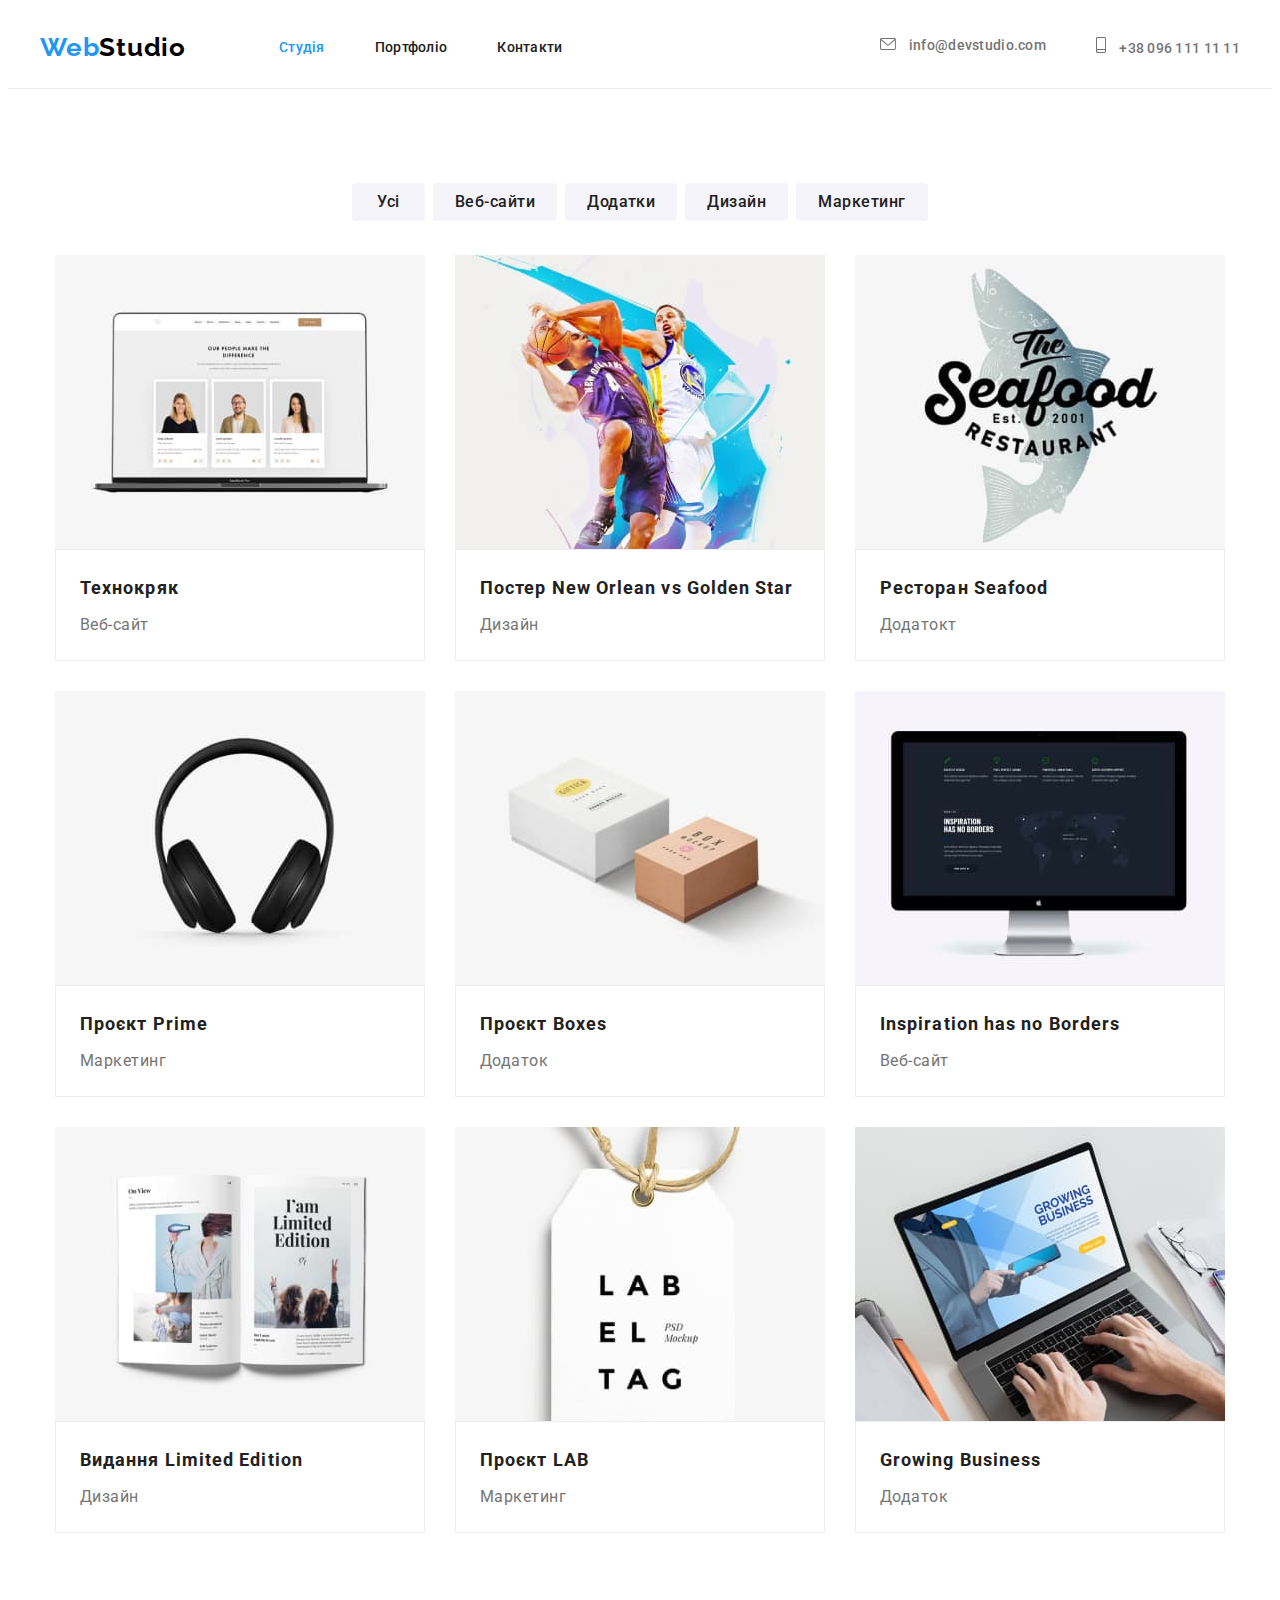
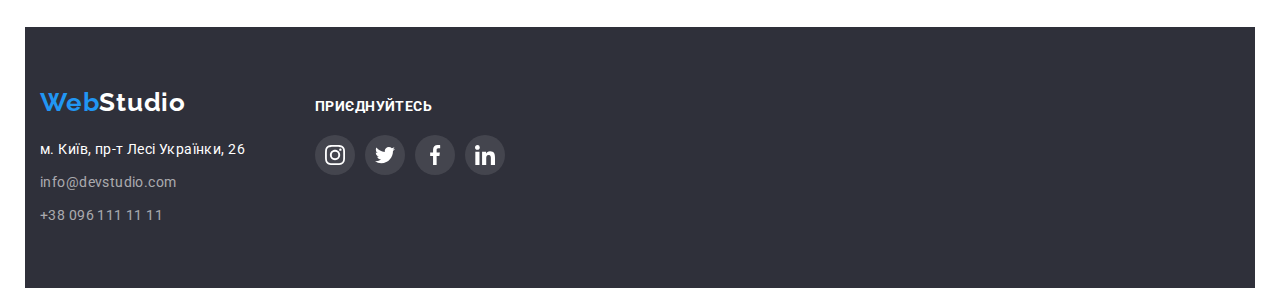
==== portfolio.html @ 46c0c15b "add icons" ====
<!DOCTYPE html>
<html lang="uk">
  <head>
    <meta charset="UTF-8" />
    <meta http-equiv="X-UA-Compatible" content="IE=edge" />
    <meta name="viewport" content="width=device-width, initial-scale=1.0" />
    <title>portfolio</title>
    <link rel="preconnect" href="https://fonts.googleapis.com" />
    <link rel="preconnect" href="https://fonts.gstatic.com" crossorigin />
    <link
      href="https://fonts.googleapis.com/css2?family=Raleway:wght@700&family=Roboto:wght@400;500;700;900&display=swap"
      rel="stylesheet"
    />
    <link
      rel="stylesheet"
      href="https://cdnjs.cloudflare.com/ajax/libs/modern-normalize/1.1.0/modern-normalize.min.css"
      integrity="sha512-wpPYUAdjBVSE4KJnH1VR1HeZfpl1ub8YT/NKx4PuQ5NmX2tKuGu6U/JRp5y+Y8XG2tV+wKQpNHVUX03MfMFn9Q=="
      crossorigin="anonymous"
      referrerpolicy="no-referrer"
    />
    <link rel="stylesheet" href="./css/styles.css" />
  </head>
  <body>
    <header class="header">
      <div class="header-container container">
        <nav class="header-nav">
          <a class="logo link" lang="en" href="./index.html"
            ><span class="logo-accent">Web</span>Studio</a
          >
          <ul class="header-list list">
            <li class="nav-items">
              <a class="header-item link current" href="./index.html">Студія</a>
            </li>
            <li class="nav-items">
              <a class="header-item link" href="./portfolio.html">Портфоліо</a>
            </li>
            <li class="nav-items">
              <a class="header-item link" href="">Контакти</a>
            </li>
          </ul>
        </nav>
        <div class="contacts">
          <ul class="contakts-list list">
            <li class="mail-item">
              <a
                class="header-link link"
                lang="en"
                href="mailto:info@devstudio.com"
              >
                <svg class="mail-icon" width="16px" height="12px">
                  <use href="./images/symbol-defs.svg#icon-envelope"></use>
                </svg>
                info@devstudio.com</a
              >
            </li>
            <li>
              <a class="header-tel link" href="tel:+380961111111">
                <svg class="mail-icon" width="10px" height="16px">
                  <use href="./images/symbol-defs.svg#icon-smartphone"></use>
                </svg>
                +38 096 111 11 11</a
              >
            </li>
          </ul>
        </div>
      </div>
    </header>
    <main>
      <section class="section">
        <div class="container">
          <h1 class="visually-hidden">Наші роботи</h1>
          <ul class="filter-list list">
            <li>
              <button class="filter-btn first-btn" type="button">Усі</button>
            </li>
            <li><button class="filter-btn" type="button">Веб-сайти</button></li>
            <li><button class="filter-btn" type="button">Додатки</button></li>
            <li><button class="filter-btn" type="button">Дизайн</button></li>
            <li><button class="filter-btn" type="button">Маркетинг</button></li>
          </ul>
          <ul class="content-list list">
            <li class="content">
              <img
                class="content-img"
                src="./imeges-portf/portf.img1.jpg"
                alt="Веб-сайт для Технокряк"
                width="370"
              />
              <div class="content-item">
                <h2 class="content-name">Технокряк</h2>
                <p class="content-text">Веб-сайт</p>
              </div>
            </li>
            <li class="content">
              <img
                class="content-img"
                src="./imeges-portf/portf.img2.jpg"
                alt="Постер"
                width="370"
              />
              <div class="content-item">
                <h2 class="content-name">
                  Постер <span lang="en">New Orlean vs Golden Star</span>
                </h2>
                <p class="content-text">Дизайн</p>
              </div>
            </li>
            <li class="content">
              <img
                class="content-img"
                src="./imeges-portf/portf.img3.jpg"
                alt="Лого Ресторану"
                width="370"
              />
              <div class="content-item">
                <h2 class="content-name">
                  Ресторан <span lang="en">Seafood</span>
                </h2>
                <p class="content-text">Додатокт</p>
              </div>
            </li>
            <li class="content">
              <img
                class="content-img"
                src="./imeges-portf/portf.img4.jpg"
                alt="Маркетинговий Проєкт"
                width="370"
              />
              <div class="content-item">
                <h2 class="content-name">
                  Проєкт <span lang="en">Prime</span>
                </h2>
                <p class="content-text">Маркетинг</p>
              </div>
            </li>
            <li class="content">
              <img
                class="content-img"
                src="./imeges-portf/portf.img5.jpg"
                alt="Проєкт коробки"
                width="370"
              />
              <div class="content-item">
                <h2 class="content-name">
                  Проєкт <span lang="en">Boxes</span>
                </h2>
                <p class="content-text">Додаток</p>
              </div>
            </li>
            <li class="content">
              <img
                class="content-img"
                src="./imeges-portf/portf.img6.jpg"
                alt="Веб-сайт"
                width="370"
              />
              <div class="content-item">
                <h2 class="content-name" lang="en">
                  Inspiration has no Borders
                </h2>
                <p class="content-text">Веб-сайт</p>
              </div>
            </li>
            <li class="content">
              <img
                class="content-img"
                src="./imeges-portf/portf.img7.jpg"
                alt="Дизайн Видання"
                width="370"
              />
              <div class="content-item">
                <h2 class="content-name">
                  Видання <span lang="en">Limited Edition</span>
                </h2>
                <p class="content-text">Дизайн</p>
              </div>
            </li>
            <li class="content">
              <img
                class="content-img"
                src="./imeges-portf/portf.img8.jpg"
                alt="Маркетинговий Проєкт"
                width="370"
              />
              <div class="content-item">
                <h2 class="content-name">Проєкт <span lang="en">LAB</span></h2>
                <p class="content-text">Маркетинг</p>
              </div>
            </li>
            <li class="content">
              <img
                class="content-img"
                src="./imeges-portf/portf.img9.jpg"
                alt="Бізнес Додаток"
                width="370"
              />
              <div class="content-item">
                <h2 class="content-name" lang="en">Growing Business</h2>
                <p class="content-text">Додаток</p>
              </div>
            </li>
          </ul>
        </div>
      </section>
    </main>
    <footer>
      <div class="footer container">
        <div class="footer-container">
          <a class="logo-footer link" lang="en" href="./index.html"
            ><span class="logo-accent">Web</span>Studio</a
          >
          <address class="address">
            <div class="footer-contacts">
              <ul class="footer-list list">
                <li class="footer-item">
                  <a
                    class="footer-address link"
                    href="https://goo.gl/maps/CM3CB7173zLoDazh9"
                    target="_blank"
                    rel="noopener noreferrer nofollow"
                    >м. Київ, пр-т Лесі Українки, 26
                  </a>
                </li>
                <li class="footer-item">
                  <a
                    class="footer-link link"
                    lang="en"
                    href="mailto:info@devstudio.com"
                    >info@devstudio.com</a
                  >
                </li>
                <li class="footer-item">
                  <a class="footer-tel link" href="tel:+380961111111"
                    >+38 096 111 11 11</a
                  >
                </li>
              </ul>
            </div>
          </address>
        </div>
        <div class="footer-icons">
          <h3 class="footer-header">Приєднуйтесь</h3>
          <ul class="footer-soc-list list">
            <li class="footer-soc-item">
              <a class="footer-soc-link" href="">
                <svg class="footer-soc-icon" width="20" height="20">
                  <use href="./images/symbol-defs.svg#icon-instagram"></use>
                </svg>
              </a>
            </li>
            <li class="footer-soc-item">
              <a class="footer-soc-link" href="">
                <svg class="footer-soc-icon" width="20" height="20">
                  <use href="./images/symbol-defs.svg#icon-twitter"></use>
                </svg>
              </a>
            </li>
            <li class="footer-soc-item">
              <a class="footer-soc-link" href="">
                <svg class="footer-soc-icon" width="20" height="20">
                  <use href="./images/symbol-defs.svg#icon-facebook"></use>
                </svg>
              </a>
            </li>
            <li class="footer-soc-item">
              <a class="footer-soc-link" href="">
                <svg class="footer-soc-icon" width="20" height="20">
                  <use href="./images/symbol-defs.svg#icon-linkedin"></use>
                </svg>
              </a>
            </li>
          </ul>
        </div>
      </div>
    </footer>
  </body>
</html>
---- css/styles.css ----
:root {
  --main-text-color: #212121;
  --secondary-text-color: #ffffff;
  --ouwer-text-color: #757575;
  --acent-color: #2196f3;
  --contener-color: #eeeeee;
  --logo-color-text: #000000;
  --buttons-port-color: #f5f4fa;
  --footer-text-color: rgba(255, 255, 255, 0.6);
  --background-footer-color: #2f303a;
  --background-section: #f5f4fa;
  --line-color: #ececec;
  --beckground-color: #ffffff;
  --icon-color: #afb1b8;
  --main-font: Roboto, sans-serif;
}

body {
  background-color: var(--beckground-color);
  color: var(--main-text-color);
  font-family: var(--main-font);
  font-size: 14px;
  letter-spacing: 0.03;
}

.link {
  text-decoration: none;
}
.list {
  list-style: none;
  padding-left: 0;
  margin: 0;
}

p,
h1,
h2,
h3,
h4,
h5,
h6 {
  margin: 0;
}

img {
  display: block;
  max-width: 100%;
  height: auto;
}

.container {
  width: 1200px;
  padding-left: 15px;
  padding-right: 15px;
  margin: 0 auto;
}

.section {
  padding-top: 94px;
  padding-bottom: 94px;
}

/* --------------HEADER------------- */

.header {
  padding-top: 24px;
  padding-bottom: 25px;
  border-bottom: 1px solid #ececec;
}

.header-list {
  display: flex;
  margin-left: 93px;
  gap: 50px;
}

.header-nav {
  display: flex;
  align-items: center;
}

.header-container {
  display: flex;
  align-items: center;
}
.contacts {
  margin-left: auto;
}

.logo {
  color: #000000;
  font-weight: 700;
  font-size: 26px;
  line-height: 1.19;
  letter-spacing: 0.03em;
  font-family: "Raleway";
}

.logo-accent {
  color: var(--acent-color);
}
.visually-hidden {
  position: absolute;
  white-space: nowrap;
  width: 1px;
  height: 1px;
  overflow: hidden;
  border: 0;
  padding: 0;
  clip: rect(0 0 0 0);
  clip-path: inset(50%);
  margin: -1px;
}

.header-item:hover,
.header-item:focus {
  color: var(--acent-color);
}

.header-item {
  font-weight: 500;
  font-size: 14px;
  line-height: 1.14;
  letter-spacing: 0.02em;
  color: var(--main-text-color);
  padding-top: 32px;
  padding-bottom: 32px;
}

.link.current {
  color: var(--acent-color);
}

.header-link:hover,
.header-link:focus {
  color: var(--acent-color);
}
.header-link {
  font-weight: 500;
  font-size: 14px;
  line-height: 1.14;
  letter-spacing: 0.02em;
  color: var(--ouwer-text-color);
  margin-right: 50px;
  padding-top: 32px;
  padding-bottom: 32px;
}

.header-tel:hover,
.header-tel:focus {
  color: var(--acent-color);
}

.header-tel {
  font-weight: 500;
  font-size: 14px;
  line-height: 1.14;
  letter-spacing: 0.02em;
  color: var(--ouwer-text-color);
  padding-top: 32px;
  padding-bottom: 32px;
}

.contakts-list {
  display: flex;
}

.mail-icon {
  margin-right: 10px;
  fill: currentColor;
}

/* ---------------HERO--------------- */

.hero {
  background-color: var(--background-footer-color);
  padding-top: 200px;
  padding-bottom: 200px;
  text-align: center;
}

.hero-overlay {
  display: flex;
  align-items: center;
  margin: 0 auto;
  max-width: 1600px;
  max-width: 1600px;
  background-repeat: no-repeat;
  background-position: center;
  background-size: cover;
  background-image: linear-gradient(
      to right,
      rgba(47, 48, 58, 0.4),
      rgba(47, 48, 58, 0.4)
    ),
    url(../images/hero-Img.jpg);
}

.hero-title {
  font-weight: 900;
  font-size: 44px;
  line-height: 1.36;
  letter-spacing: 0.06em;
  text-transform: uppercase;
  color: var(--secondary-text-color);
  max-width: 696px;
  margin: 0 auto;
}

.hero-btn {
  font-weight: 700;
  font-size: 16px;
  line-height: 1.88;
  color: var(--secondary-text-color);
  background-color: var(--acent-color);
  cursor: pointer;
  font-family: inherit;
  letter-spacing: 0.06em;
  width: 216px;
  height: 50px;
  border-radius: 4px;
  border: 0;
  margin-top: 30px;
}

.hero-btn:hover,
.hero-btn:focus {
  background-color: #188ce8;
}

/* -------------------ABOUT----------------- */
.about {
  padding-top: 94px;
}

.about-list {
  display: flex;
  gap: 30px;
  justify-content: center;
}

.about-header {
  font-weight: 700;
  font-size: 14px;
  line-height: 1.14;
  letter-spacing: 0.03em;
  text-transform: uppercase;
  color: var(--main-text-color);
  margin-bottom: 10px;
  padding-top: 30px;
}

.about-text {
  font-weight: 400;
  font-size: 14px;
  line-height: 1.71;
  letter-spacing: 0.03em;
  color: var(--ouwer-text-color);
}

.about-container {
  display: flex;
  align-items: center;
  justify-content: center;
  background-color: var(--buttons-port-color);
  width: 270px;
  height: 120px;
}

/* ----------------BENEFITS----------------- */

.benefits-headar {
  font-weight: 700;
  font-size: 36px;
  line-height: 1.16;
  text-align: center;
  letter-spacing: 0.03em;
  color: var(--main-text-color);
}
.benefits-list {
  display: flex;
  justify-content: center;
  margin-top: 50px;
  gap: 30px;
}

/* -----------------TEAM--------------------- */
.team {
  background-color: var(--background-section);
}

.team-headar {
  font-weight: 700;
  font-size: 36px;
  line-height: 1.16;
  text-align: center;
  letter-spacing: 0.03em;
  color: var(--main-text-color);
  margin-bottom: 50px;
}

.team-list {
  display: flex;
  gap: 30px;
}

.team-item {
  background-color: var(--beckground-color);
  box-shadow: 0px 2px 1px 0px #00000033;
  box-shadow: 0px 1px 1px 0px #00000024;
  box-shadow: 0px 1px 3px 0px #0000001f;
}

.team-img {
}

.team-position {
  padding-top: 30px;
  padding-bottom: 30px;
  text-align: center;
}

.team-name {
  font-weight: 500;
  font-size: 16px;
  line-height: 1.19;
  letter-spacing: 0.03em;
  color: var(--main-text-color);
  margin-bottom: 10px;
}

.team-text {
  font-weight: 400;
  font-size: 16px;
  line-height: 1.19;
  letter-spacing: 0.03em;
  color: var(--ouwer-text-color);
  margin-bottom: 16px;
}

.team-soc-list {
  display: flex;
  justify-content: center;
  gap: 10px;
}

.team-soc-link {
  width: 40px;
  height: 40px;
  border-radius: 50%;
  background-color: #ffffff;
  display: flex;
  align-items: center;
  justify-content: center;
  color: var(--icon-color);
}

.team-soc-icon {
  fill: currentColor;
}

.team-soc-link:hover,
.team-soc-link:focus {
  background-color: var(--acent-color);
  color: var(--secondary-text-color);
}

/* ---------------CLIENTS-------------- */

.clients-headar {
  font-size: 36px;
  line-height: 1.17;
  text-align: center;
  letter-spacing: 0.03em;
  margin-bottom: 50px;
}

.clients-substrate {
  background-color: var(--beckground-color);
  text-align: center;
  padding: 16px 32px;
  border: 1px solid #afb1b8;
  border-radius: 4px;
}

.clients-substrate:hover,
.clients-substrate:focus {
  border-color: var(--acent-color);
}

.clients-list {
  display: flex;
  gap: 30px;
}

.clients-icon {
  fill: var(--icon-color);
}

.clients-icon:hover,
.clients-icon:focus {
  fill: var(--acent-color);
}

/* ---------------FOOTER-------------- */

.footer {
  background-color: var(--background-footer-color);
  padding-top: 60px;
  padding-bottom: 60px;
  display: flex;
  align-items: baseline;
}

.footer-container {
  display: block;
  margin-right: 70px;
}

.footer-item:not(:first-child) {
  margin-top: 9px;
}

.logo-footer {
  font-family: "Raleway";
  color: #ffffff;
  font-weight: 700;
  font-size: 26px;
  line-height: 1.19;
  letter-spacing: 0.03em;
}

.footer-address {
  font-style: normal;
  font-weight: 400;
  font-size: 14px;
  line-height: 1.71;
  letter-spacing: 0.03em;
  color: var(--secondary-text-color);
  display: inline-block;
  margin-top: 20px;
}

.footer-address:hover,
.footer-address:focus {
  color: var(--acent-color);
}

.footer-link {
  font-style: normal;
  font-weight: 400;
  font-size: 14px;
  line-height: 1.71;
  letter-spacing: 0.03em;
  color: var(--footer-text-color);
  display: inline-block;
}

.footer-link:hover,
.footer-link:focus {
  color: var(--acent-color);
}

.footer-tel {
  font-style: normal;
  font-weight: 400;
  font-size: 14px;
  line-height: 1.71;
  letter-spacing: 0.03em;
  color: var(--footer-text-color);
  display: inline-block;
}

.footer-tel:hover,
.footer-tel:focus {
  color: var(--acent-color);
}

.footer-icons {
  display: block;
  max-width: 206px;
  height: 80px;
  flex-wrap: wrap;
  gap: 10px;
  padding: 0 auto;
}

.footer-soc-list {
  display: flex;
  justify-content: center;
  gap: 10px;
}

.footer-soc-link {
  width: 40px;
  height: 40px;
  border-radius: 50%;
  background-color: rgba(255, 255, 255, 0.1);
  display: flex;
  align-items: center;
  justify-content: center;
  color: #ffffff;
}

.footer-soc-icon {
  fill: currentColor;
}

.footer-soc-link:hover,
.footer-soc-link:focus {
  background-color: var(--acent-color);
  color: var(--secondary-text-color);
}

.footer-header {
  font-style: normal;
  font-weight: 700;
  font-size: 14px;
  line-height: 1.14;
  letter-spacing: 0.03em;
  text-transform: uppercase;
  color: var(--secondary-text-color);
  margin-bottom: 20px;
}

/* -------------------FILTER------------------ */

.filter-list {
  display: flex;
  justify-content: center;
  gap: 8px;
  margin-bottom: 34px;
}

.filter-btn {
  font-weight: 500;
  font-size: 16px;
  line-height: 1.61;
  letter-spacing: 0.03em;
  color: var(--main-text-color);
  background-color: #f5f4fa;
  font-family: inherit;
  cursor: pointer;
  border-radius: 4px;
  border: 0;
  padding: 6px 22px;
}

.first-btn {
  padding: 6px 25px;
}

.filter-btn:hover,
.filter-btn:focus {
  color: var(--secondary-text-color);
  background-color: var(--acent-color);
  box-shadow: 0px 3px 1px rgba(0, 0, 0, 0.1), 0px 1px 2px rgba(0, 0, 0, 0.08),
    0px 2px 2px rgba(0, 0, 0, 0.12);
}

.content:hover,
.content:focus {
  box-shadow: 0px 1px 1px rgba(0, 0, 0, 0.12), 0px 4px 4px rgba(0, 0, 0, 0.06),
    1px 4px 6px rgba(0, 0, 0, 0.16);
}

.content-container {
  width: 1200px;
  margin: 0 auto;
}

.content-list {
  display: flex;
  flex-wrap: wrap;
  justify-content: center;
  gap: 30px;
}

.content-item {
  border: 1px solid #eeeeee;
  padding: 20px 24px;
}

.content-name {
  font-weight: 700;
  font-size: 18px;
  line-height: 2;
  letter-spacing: 0.06em;
  color: var(--main-text-color);
}
.content-text {
  font-weight: 400;
  font-size: 16px;
  line-height: 1.88;
  letter-spacing: 0.03em;
  color: var(--ouwer-text-color);
  margin-top: 4px;
}
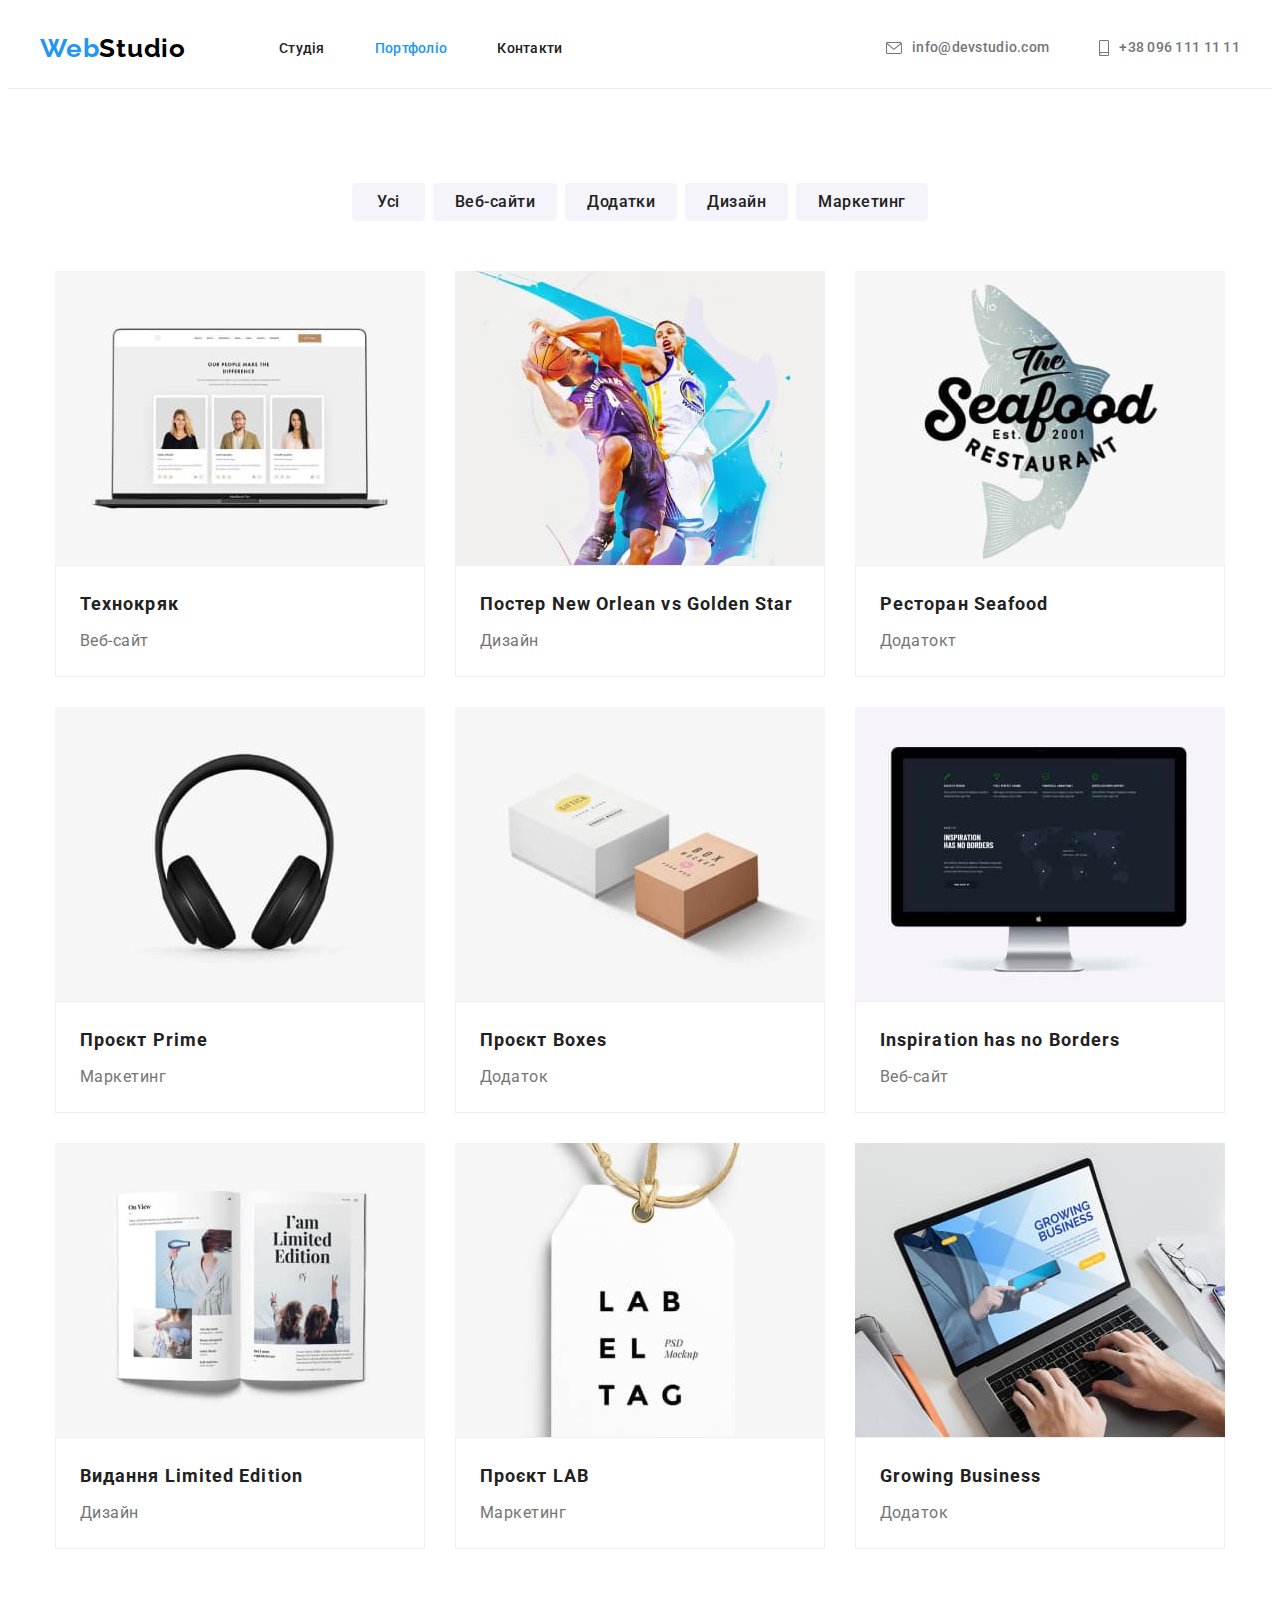
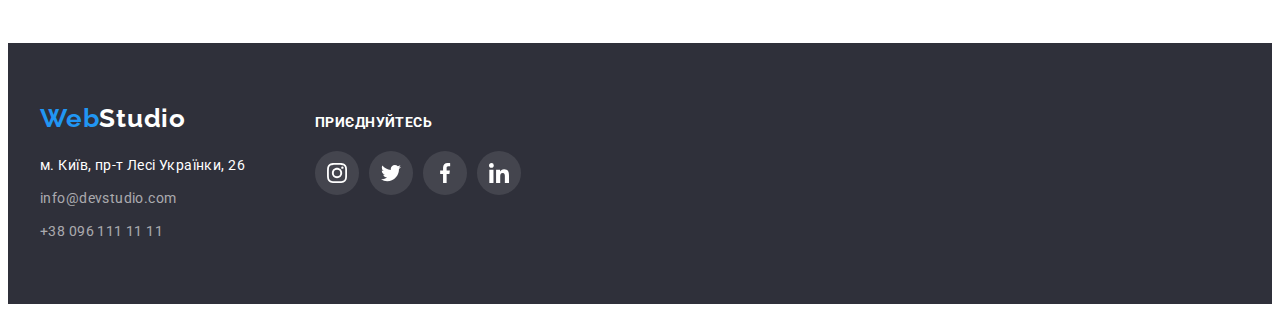
==== commit 8bfc9ba6: "+edits" ====
--- a/portfolio.html
+++ b/portfolio.html
@@ -29,10 +29,12 @@
           >
           <ul class="header-list list">
             <li class="nav-items">
-              <a class="header-item link current" href="./index.html">Студія</a>
+              <a class="header-item link" href="./index.html">Студія</a>
             </li>
             <li class="nav-items">
-              <a class="header-item link" href="./portfolio.html">Портфоліо</a>
+              <a class="header-item link current" href="./portfolio.html"
+                >Портфоліо</a
+              >
             </li>
             <li class="nav-items">
               <a class="header-item link" href="">Контакти</a>
@@ -80,132 +82,152 @@
           </ul>
           <ul class="content-list list">
             <li class="content">
-              <img
-                class="content-img"
-                src="./imeges-portf/portf.img1.jpg"
-                alt="Веб-сайт для Технокряк"
-                width="370"
-              />
-              <div class="content-item">
-                <h2 class="content-name">Технокряк</h2>
-                <p class="content-text">Веб-сайт</p>
-              </div>
-            </li>
-            <li class="content">
-              <img
-                class="content-img"
-                src="./imeges-portf/portf.img2.jpg"
-                alt="Постер"
-                width="370"
-              />
-              <div class="content-item">
-                <h2 class="content-name">
-                  Постер <span lang="en">New Orlean vs Golden Star</span>
-                </h2>
-                <p class="content-text">Дизайн</p>
-              </div>
-            </li>
-            <li class="content">
-              <img
-                class="content-img"
-                src="./imeges-portf/portf.img3.jpg"
-                alt="Лого Ресторану"
-                width="370"
-              />
-              <div class="content-item">
-                <h2 class="content-name">
-                  Ресторан <span lang="en">Seafood</span>
-                </h2>
-                <p class="content-text">Додатокт</p>
-              </div>
-            </li>
-            <li class="content">
-              <img
-                class="content-img"
-                src="./imeges-portf/portf.img4.jpg"
-                alt="Маркетинговий Проєкт"
-                width="370"
-              />
-              <div class="content-item">
-                <h2 class="content-name">
-                  Проєкт <span lang="en">Prime</span>
-                </h2>
-                <p class="content-text">Маркетинг</p>
-              </div>
-            </li>
-            <li class="content">
-              <img
-                class="content-img"
-                src="./imeges-portf/portf.img5.jpg"
-                alt="Проєкт коробки"
-                width="370"
-              />
-              <div class="content-item">
-                <h2 class="content-name">
-                  Проєкт <span lang="en">Boxes</span>
-                </h2>
-                <p class="content-text">Додаток</p>
-              </div>
-            </li>
-            <li class="content">
-              <img
-                class="content-img"
-                src="./imeges-portf/portf.img6.jpg"
-                alt="Веб-сайт"
-                width="370"
-              />
-              <div class="content-item">
-                <h2 class="content-name" lang="en">
-                  Inspiration has no Borders
-                </h2>
-                <p class="content-text">Веб-сайт</p>
-              </div>
-            </li>
-            <li class="content">
-              <img
-                class="content-img"
-                src="./imeges-portf/portf.img7.jpg"
-                alt="Дизайн Видання"
-                width="370"
-              />
-              <div class="content-item">
-                <h2 class="content-name">
-                  Видання <span lang="en">Limited Edition</span>
-                </h2>
-                <p class="content-text">Дизайн</p>
-              </div>
-            </li>
-            <li class="content">
-              <img
-                class="content-img"
-                src="./imeges-portf/portf.img8.jpg"
-                alt="Маркетинговий Проєкт"
-                width="370"
-              />
-              <div class="content-item">
-                <h2 class="content-name">Проєкт <span lang="en">LAB</span></h2>
-                <p class="content-text">Маркетинг</p>
-              </div>
-            </li>
-            <li class="content">
-              <img
-                class="content-img"
-                src="./imeges-portf/portf.img9.jpg"
-                alt="Бізнес Додаток"
-                width="370"
-              />
-              <div class="content-item">
-                <h2 class="content-name" lang="en">Growing Business</h2>
-                <p class="content-text">Додаток</p>
-              </div>
+              <a href="" class="content-link link">
+                <img
+                  class="content-img"
+                  src="./imeges-portf/portf.img1.jpg"
+                  alt="Веб-сайт для Технокряк"
+                  width="370"
+                />
+                <div class="content-item">
+                  <h2 class="content-name">Технокряк</h2>
+                  <p class="content-text">Веб-сайт</p>
+                </div>
+              </a>
+            </li>
+            <li class="content">
+              <a href="" class="content-link link">
+                <img
+                  class="content-img"
+                  src="./imeges-portf/portf.img2.jpg"
+                  alt="Постер"
+                  width="370"
+                />
+                <div class="content-item">
+                  <h2 class="content-name">
+                    Постер <span lang="en">New Orlean vs Golden Star</span>
+                  </h2>
+                  <p class="content-text">Дизайн</p>
+                </div>
+              </a>
+            </li>
+            <li class="content">
+              <a href="" class="content-link link">
+                <img
+                  class="content-img"
+                  src="./imeges-portf/portf.img3.jpg"
+                  alt="Лого Ресторану"
+                  width="370"
+                />
+                <div class="content-item">
+                  <h2 class="content-name">
+                    Ресторан <span lang="en">Seafood</span>
+                  </h2>
+                  <p class="content-text">Додатокт</p>
+                </div>
+              </a>
+            </li>
+            <li class="content">
+              <a href="" class="content-link link">
+                <img
+                  class="content-img"
+                  src="./imeges-portf/portf.img4.jpg"
+                  alt="Маркетинговий Проєкт"
+                  width="370"
+                />
+                <div class="content-item">
+                  <h2 class="content-name">
+                    Проєкт <span lang="en">Prime</span>
+                  </h2>
+                  <p class="content-text">Маркетинг</p>
+                </div>
+              </a>
+            </li>
+            <li class="content">
+              <a href="" class="content-link link">
+                <img
+                  class="content-img"
+                  src="./imeges-portf/portf.img5.jpg"
+                  alt="Проєкт коробки"
+                  width="370"
+                />
+                <div class="content-item">
+                  <h2 class="content-name">
+                    Проєкт <span lang="en">Boxes</span>
+                  </h2>
+                  <p class="content-text">Додаток</p>
+                </div>
+              </a>
+            </li>
+            <li class="content">
+              <a href="" class="content-link link">
+                <img
+                  class="content-img"
+                  src="./imeges-portf/portf.img6.jpg"
+                  alt="Веб-сайт"
+                  width="370"
+                />
+                <div class="content-item">
+                  <h2 class="content-name" lang="en">
+                    Inspiration has no Borders
+                  </h2>
+                  <p class="content-text">Веб-сайт</p>
+                </div>
+              </a>
+            </li>
+            <li class="content">
+              <a href="" class="content-link link">
+                <img
+                  class="content-img"
+                  src="./imeges-portf/portf.img7.jpg"
+                  alt="Дизайн Видання"
+                  width="370"
+                />
+                <div class="content-item">
+                  <h2 class="content-name">
+                    Видання <span lang="en">Limited Edition</span>
+                  </h2>
+                  <p class="content-text">Дизайн</p>
+                </div>
+              </a>
+            </li>
+            <li class="content">
+              <a href="" class="content-link link">
+                <img
+                  class="content-img"
+                  src="./imeges-portf/portf.img8.jpg"
+                  alt="Маркетинговий Проєкт"
+                  width="370"
+                />
+                <div class="content-item">
+                  <h2 class="content-name">
+                    Проєкт <span lang="en">LAB</span>
+                  </h2>
+                  <p class="content-text">Маркетинг</p>
+                </div>
+              </a>
+            </li>
+            <li class="content">
+              <a href="" class="content-link link">
+                <img
+                  class="content-img"
+                  src="./imeges-portf/portf.img9.jpg"
+                  alt="Бізнес Додаток"
+                  width="370"
+                />
+                <div class="content-item">
+                  <h2 class="content-name" lang="en">Growing Business</h2>
+                  <p class="content-text">Додаток</p>
+                </div>
+              </a>
             </li>
           </ul>
         </div>
       </section>
     </main>
-    <footer>
-      <div class="footer container">
-        <div class="footer-container">
+    <footer class="footer">
+      <div class="footer-container container">
+        <div class="footer-address-container">
           <a class="logo-footer link" lang="en" href="./index.html"
             ><span class="logo-accent">Web</span>Studio</a
           >
@@ -239,7 +261,7 @@
           </address>
         </div>
         <div class="footer-icons">
-          <h3 class="footer-header">Приєднуйтесь</h3>
+          <p class="footer-header">Приєднуйтесь</p>
           <ul class="footer-soc-list list">
             <li class="footer-soc-item">
               <a class="footer-soc-link" href="">
--- a/css/styles.css
+++ b/css/styles.css
@@ -63,8 +63,6 @@
 /* --------------HEADER------------- */
 
 .header {
-  padding-top: 24px;
-  padding-bottom: 25px;
   border-bottom: 1px solid #ececec;
 }
 
@@ -144,6 +142,8 @@
   margin-right: 50px;
   padding-top: 32px;
   padding-bottom: 32px;
+  display: flex;
+  align-items: center;
 }
 
 .header-tel:hover,
@@ -159,6 +159,8 @@
   color: var(--ouwer-text-color);
   padding-top: 32px;
   padding-bottom: 32px;
+  display: flex;
+  align-items: center;
 }
 
 .contakts-list {
@@ -180,11 +182,9 @@
 }
 
 .hero-overlay {
-  display: flex;
-  align-items: center;
   margin: 0 auto;
   max-width: 1600px;
-  max-width: 1600px;
+  height: 600px;
   background-repeat: no-repeat;
   background-position: center;
   background-size: cover;
@@ -345,8 +345,8 @@
 }
 
 .team-soc-link {
-  width: 40px;
-  height: 40px;
+  width: 44px;
+  height: 44px;
   border-radius: 50%;
   background-color: #ffffff;
   display: flex;
@@ -376,16 +376,24 @@
 }
 
 .clients-substrate {
-  background-color: var(--beckground-color);
   text-align: center;
-  padding: 16px 32px;
+}
+
+.clients-link {
+  display: flex;
+  justify-content: center;
+  align-items: center;
+  width: 170px;
+  height: 92px;
+  color: var(--icon-color);
   border: 1px solid #afb1b8;
   border-radius: 4px;
 }
 
-.clients-substrate:hover,
-.clients-substrate:focus {
+.clients-link:hover,
+.clients-link:focus {
   border-color: var(--acent-color);
+  color: var(--acent-color);
 }
 
 .clients-list {
@@ -394,12 +402,7 @@
 }
 
 .clients-icon {
-  fill: var(--icon-color);
-}
-
-.clients-icon:hover,
-.clients-icon:focus {
-  fill: var(--acent-color);
+  fill: currentColor;
 }
 
 /* ---------------FOOTER-------------- */
@@ -408,11 +411,14 @@
   background-color: var(--background-footer-color);
   padding-top: 60px;
   padding-bottom: 60px;
+}
+
+.footer-container {
   display: flex;
   align-items: baseline;
 }
 
-.footer-container {
+.footer-address-container {
   display: block;
   margin-right: 70px;
 }
@@ -492,8 +498,8 @@
 }
 
 .footer-soc-link {
-  width: 40px;
-  height: 40px;
+  width: 44px;
+  height: 44px;
   border-radius: 50%;
   background-color: rgba(255, 255, 255, 0.1);
   display: flex;
@@ -529,7 +535,7 @@
   display: flex;
   justify-content: center;
   gap: 8px;
-  margin-bottom: 34px;
+  margin-bottom: 50px;
 }
 
 .filter-btn {
@@ -558,8 +564,12 @@
     0px 2px 2px rgba(0, 0, 0, 0.12);
 }
 
-.content:hover,
-.content:focus {
+.content-link {
+  display: block;
+}
+
+.content-link:hover,
+.content-link:focus {
   box-shadow: 0px 1px 1px rgba(0, 0, 0, 0.12), 0px 4px 4px rgba(0, 0, 0, 0.06),
     1px 4px 6px rgba(0, 0, 0, 0.16);
 }
